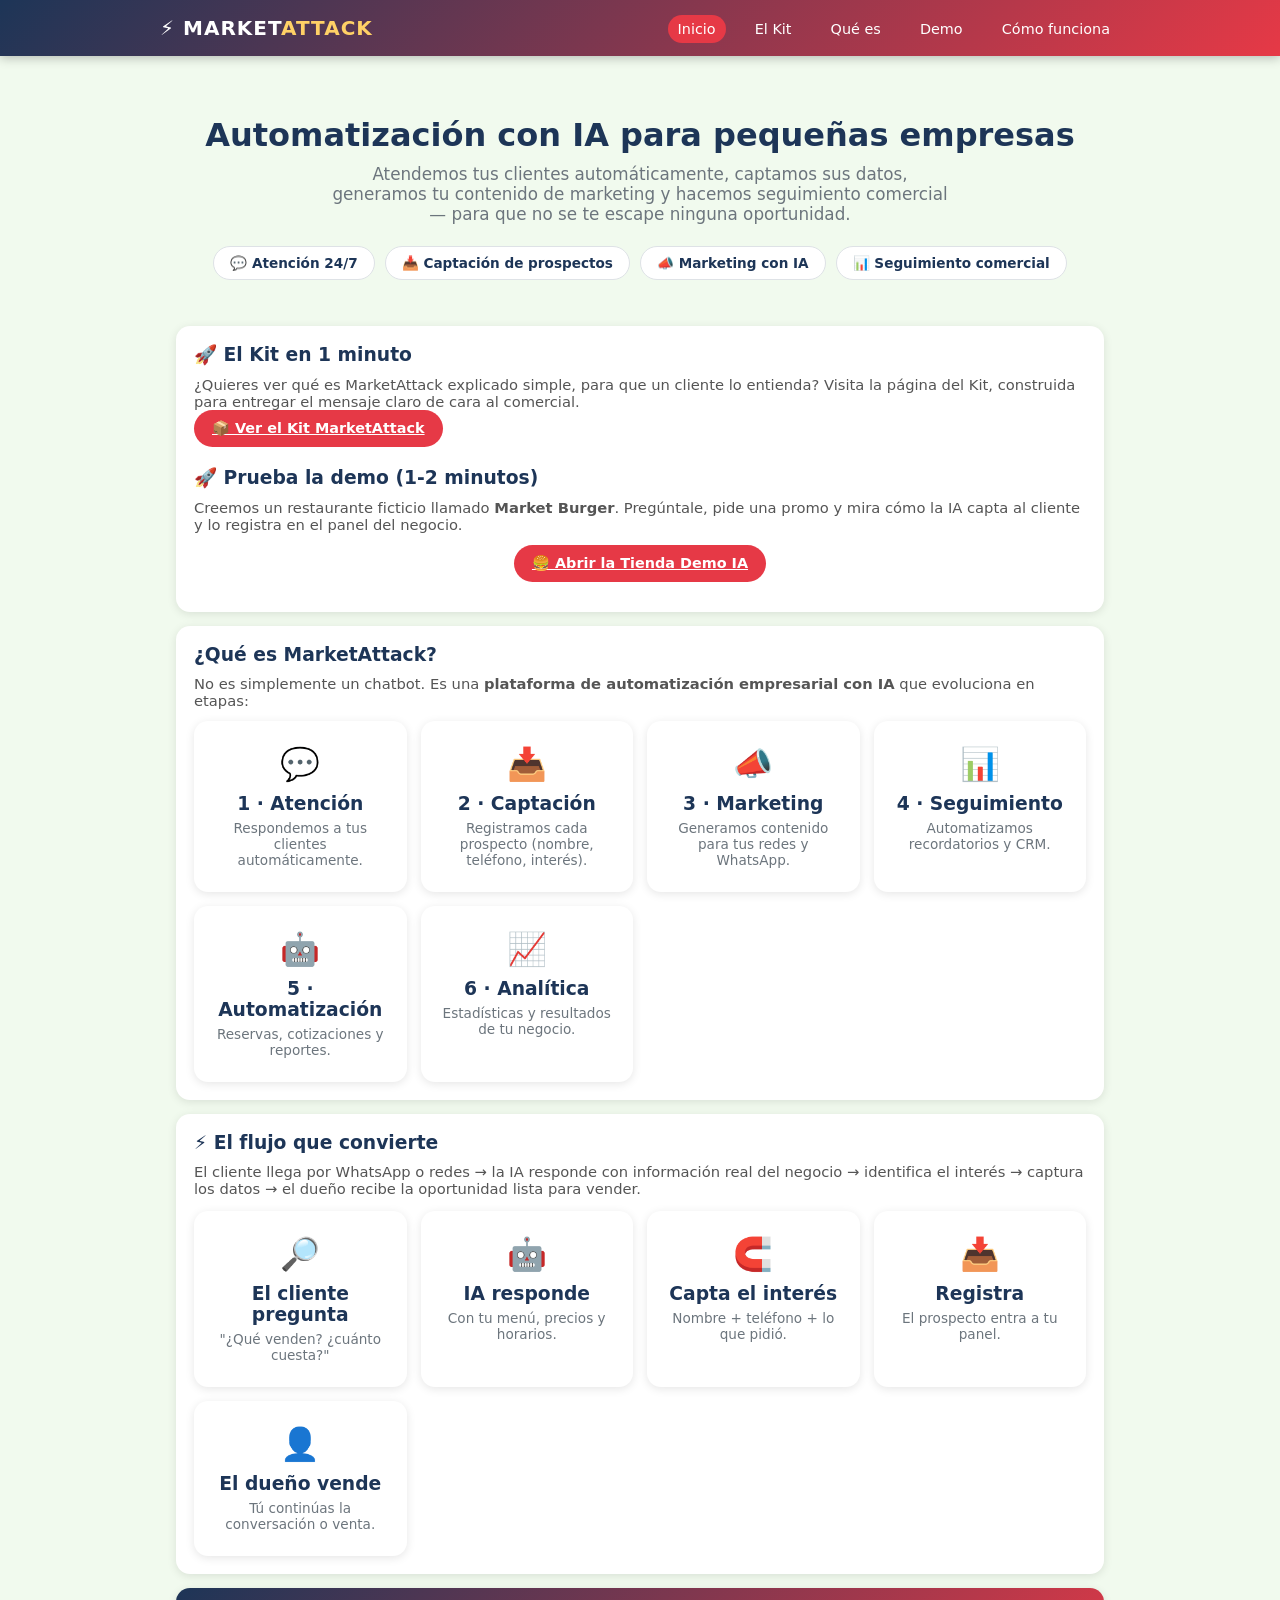
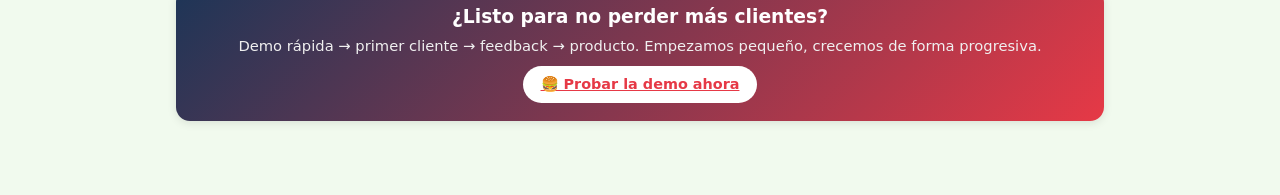
==== 02_DEMO/index.html @ cf17b0e4 "Backup inicial: documentación del producto, demo (Kit/Demo IA), respaldo y guía GitHub" ====
<!DOCTYPE html>
<html lang="es">
<head>
<meta charset="UTF-8">
<meta name="viewport" content="width=device-width, initial-scale=1.0">
<title>MarketAttack — Automatización empresarial con IA</title>
<link rel="stylesheet" href="assets/style.css">
</head>
<body>

<header>
  <div class="contenedor-header">
    <div class="logo">⚡ MARKET<span>ATTACK</span></div>
    <nav>
      <a href="#inicio" class="activo">Inicio</a>
      <a href="kit.html">El Kit</a>
      <a href="#que-es">Qué es</a>
      <a href="#demo">Demo</a>
      <a href="#como-funciona">Cómo funciona</a>
    </nav>
  </div>
</header>

<div class="contenedor contenedor-ancho">

  <!-- HERO -->
  <section class="hero" id="inicio">
    <h1>Automatización con IA para pequeñas empresas</h1>
    <p>Atendemos tus clientes automáticamente, captamos sus datos, generamos tu contenido de marketing y hacemos seguimiento comercial — para que no se te escape ninguna oportunidad.</p>
    <div class="badges">
      <span class="badge">💬 Atención 24/7</span>
      <span class="badge">📥 Captación de prospectos</span>
      <span class="badge">📣 Marketing con IA</span>
      <span class="badge">📊 Seguimiento comercial</span>
    </div>
  </section>

  <!-- DEMO -->
  <section id="demo" class="panel-card">
    <h3>🚀 El Kit en 1 minuto</h3>
    <p>¿Quieres ver qué es MarketAttack explicado simple, para que un cliente lo entienda? Visita la página del Kit, construida para entregar el mensaje claro de cara al comercial.</p>
    <a class="tab activo" href="kit.html" style="display:inline-block;">📦 Ver el Kit MarketAttack</a>
    <h3 style="margin-top:20px;">🚀 Prueba la demo (1-2 minutos)</h3>
    <p>Creemos un restaurante ficticio llamado <strong>Market Burger</strong>. Pregúntale, pide una promo y mira cómo la IA capta al cliente y lo registra en el panel del negocio.</p>
    <div class="tabs" style="justify-content:center;">
      <a class="tab activo" href="tienda.html">🍔 Abrir la Tienda Demo IA</a>
    </div>
  </section>

  <!-- QUÉ ES -->
  <section id="que-es" class="panel-card">
    <h3>¿Qué es MarketAttack?</h3>
    <p>No es simplemente un chatbot. Es una <strong>plataforma de automatización empresarial con IA</strong> que evoluciona en etapas:</p>
    <div class="grid-demo" style="margin-top:12px;">
      <div class="card-demo"><div class="icono">💬</div><h3>1 · Atención</h3><p>Respondemos a tus clientes automáticamente.</p></div>
      <div class="card-demo"><div class="icono">📥</div><h3>2 · Captación</h3><p>Registramos cada prospecto (nombre, teléfono, interés).</p></div>
      <div class="card-demo"><div class="icono">📣</div><h3>3 · Marketing</h3><p>Generamos contenido para tus redes y WhatsApp.</p></div>
      <div class="card-demo"><div class="icono">📊</div><h3>4 · Seguimiento</h3><p>Automatizamos recordatorios y CRM.</p></div>
      <div class="card-demo"><div class="icono">🤖</div><h3>5 · Automatización</h3><p>Reservas, cotizaciones y reportes.</p></div>
      <div class="card-demo"><div class="icono">📈</div><h3>6 · Analítica</h3><p>Estadísticas y resultados de tu negocio.</p></div>
    </div>
  </section>

  <!-- CÓMO FUNCIONA -->
  <section id="como-funciona" class="panel-card">
    <h3>⚡ El flujo que convierte</h3>
    <p style="margin-bottom:14px;">El cliente llega por WhatsApp o redes → la IA responde con información real del negocio → identifica el interés → captura los datos → el dueño recibe la oportunidad lista para vender.</p>
    <div class="grid-demo">
      <div class="card-demo"><div class="icono">🔎</div><h3>El cliente pregunta</h3><p>"¿Qué venden? ¿cuánto cuesta?"</p></div>
      <div class="card-demo"><div class="icono">🤖</div><h3>IA responde</h3><p>Con tu menú, precios y horarios.</p></div>
      <div class="card-demo"><div class="icono">🧲</div><h3>Capta el interés</h3><p>Nombre + teléfono + lo que pidió.</p></div>
      <div class="card-demo"><div class="icono">📥</div><h3>Registra</h3><p>El prospecto entra a tu panel.</p></div>
      <div class="card-demo"><div class="icono">👤</div><h3>El dueño vende</h3><p>Tú continúas la conversación o venta.</p></div>
    </div>
  </section>

  <!-- CTA -->
  <section class="panel-card" style="text-align:center; background:linear-gradient(135deg, var(--oscuro), var(--primario)); color:#fff;">
    <h3 style="color:#fff;">¿Listo para no perder más clientes?</h3>
    <p style="color:#f0f0f0;">Demo rápida → primer cliente → feedback → producto. Empezamos pequeño, crecemos de forma progresiva.</p>
    <div class="tabs" style="justify-content:center; padding:12px 0 0 0;">
      <a class="tab activo" href="tienda.html" style="background:#fff;color:var(--primario);">🍔 Probar la demo ahora</a>
    </div>
  </section>

</div>

</body>
</html>
---- 02_DEMO/assets/style.css ----
:root {
  --primario: #e63946;
  --primario-dark: #ca2f3c;
  --oscuro: #1d3557;
  --fondo: #f1faee;
  --fondo-suave: #f8f9fa;
  --exito: #2a9d8f;
  --warning: #e9c46a;
  --gris: #6c757d;
  --borde: #dee2e6;
  --radio: 14px;
  --sombra: 0 2px 10px rgba(0, 0, 0, 0.10);
}

* { box-sizing: border-box; margin: 0; padding: 0; }

body {
  font-family: 'Segoe UI', system-ui, Arial, sans-serif;
  background: var(--fondo);
  color: #222;
  min-height: 100vh;
}

a { color: inherit; }

/* ============ HEADER / NAV ============ */
header {
  background: linear-gradient(135deg, var(--oscuro), var(--primario));
  color: #fff;
  padding: 16px 20px;
  position: sticky;
  top: 0;
  z-index: 50;
  box-shadow: 0 2px 10px rgba(0, 0, 0, 0.25);
}

.contenedor-header {
  max-width: 960px;
  margin: 0 auto;
  display: flex;
  align-items: center;
  justify-content: space-between;
  gap: 10px;
  flex-wrap: wrap;
}

.logo {
  font-size: 1.25rem;
  font-weight: 800;
  letter-spacing: 1px;
  cursor: pointer;
}

.logo span { color: #ffd166; }

nav a {
  color: #fff;
  text-decoration: none;
  margin-left: 14px;
  font-size: 0.9rem;
  padding: 6px 10px;
  border-radius: 20px;
  transition: background 0.2s;
}

nav a:hover { background: rgba(255, 255, 255, 0.18); }
nav a.activo { background: var(--primario); }

/* ============ ESTRUCTURA ============ */
.contenedor {
  max-width: 720px;
  margin: 0 auto;
  padding: 20px 16px 60px;
}

.contenedor-ancho { max-width: 960px; }

.titulo-seccion { color: var(--oscuro); font-size: 1.35rem; margin-bottom: 8px; }
.subtitulo-seccion { color: var(--gris); margin-bottom: 18px; }

/* ============ TABS ============ */
.tabs {
  display: flex;
  gap: 8px;
  padding: 12px 0;
  flex-wrap: wrap;
}

.tab {
  border: none;
  padding: 10px 18px;
  border-radius: 30px;
  cursor: pointer;
  background: #e9ecef;
  color: var(--oscuro);
  font-weight: 600;
  font-size: 0.9rem;
  transition: 0.2s;
}

.tab:hover { background: #dee2e6; }
.tab.activo { background: var(--primario); color: #fff; }

.pestana { display: none; }
.pestana.activa { display: block; }

/* ============ CHAT ============ */
.chat {
  height: 52vh;
  min-height: 300px;
  max-height: 440px;
  overflow-y: auto;
  background: #fff;
  border-radius: var(--radio);
  padding: 14px;
  box-shadow: var(--sombra);
}

.msg { margin-bottom: 10px; display: flex; }

.msg .burbuja {
  max-width: 82%;
  padding: 10px 14px;
  border-radius: var(--radio);
  font-size: 0.92rem;
  line-height: 1.45;
  white-space: pre-wrap;
  word-break: break-word;
}

.msg.cliente { justify-content: flex-end; }
.msg.cliente .burbuja {
  background: var(--primario);
  color: #fff;
  border-bottom-right-radius: 4px;
}

.msg.ia { justify-content: flex-start; }
.msg.ia .burbuja {
  background: #e9ecef;
  color: #222;
  border-bottom-left-radius: 4px;
}

.msg.sistema .burbuja {
  background: #ffe8cc;
  color: #7f4f00;
  font-size: 0.85rem;
}

.msg.ia .burbuja b, .msg.cliente .burbuja b { color: #ffd166; }
.msg.cliente .burbuja b { color: #ffe9a8; }

.acciones-rapidas { display: flex; gap: 8px; flex-wrap: wrap; margin-top: 6px; }

.chip {
  border: 2px solid var(--primario);
  background: #fff;
  color: var(--primario);
  padding: 7px 14px;
  border-radius: 30px;
  cursor: pointer;
  font-size: 0.82rem;
  font-weight: 600;
  transition: 0.2s;
}

.chip:hover { background: var(--primario); color: #fff; }

.campo-chat { display: flex; gap: 8px; margin-top: 10px; }

.campo-chat input,
.campo-chat textarea {
  flex: 1;
  padding: 12px 14px;
  border: 2px solid var(--borde);
  border-radius: 30px;
  font-size: 0.95rem;
  font-family: inherit;
  outline: none;
  transition: border 0.2s;
}

.campo-chat input:focus,
.campo-chat textarea:focus { border-color: var(--primario); }

.boton {
  border: none;
  padding: 11px 20px;
  border-radius: 30px;
  background: var(--primario);
  color: #fff;
  font-weight: 700;
  cursor: pointer;
  transition: 0.2s;
  font-size: 0.92rem;
}

.boton:hover { background: var(--primario-dark); }
.boton.secundario { background: var(--oscuro); }
.boton.exito { background: var(--exito); }
.boton.bloque { width: 100%; }

/* ============ CARDS ============ */
.panel-card {
  background: #fff;
  border-radius: var(--radio);
  box-shadow: var(--sombra);
  padding: 18px;
  margin-bottom: 14px;
}

.panel-card h3 { color: var(--oscuro); margin-bottom: 10px; }
.panel-card p { color: #555; font-size: 0.92rem; }

/* ============ LISTA PROSPECTOS (mini-CRM) ============ */
.filtros { display: flex; gap: 8px; flex-wrap: wrap; margin-bottom: 12px; }

.lista-prospectos { list-style: none; }
.lista-prospectos li {
  background: var(--fondo-suave);
  border: 1px solid var(--borde);
  border-radius: 10px;
  padding: 12px;
  margin-bottom: 8px;
  display: flex;
  justify-content: space-between;
  align-items: center;
  gap: 8px;
  flex-wrap: wrap;
}

.lista-prospectos .info { font-size: 0.9rem; }

.estado {
  font-size: 0.72rem;
  padding: 4px 10px;
  border-radius: 20px;
  color: #fff;
  white-space: nowrap;
  border: none;
  cursor: pointer;
  font-weight: 600;
}
.estado.nuevo { background: var(--warning); }
.estado.contactado { background: #457b9d; }
.estado.vendido { background: var(--exito); }

.vacio { color: var(--gris); font-style: italic; text-align: center; padding: 16px; }

/* ============ MARKETING ============ */
.gen-area { display: flex; gap: 8px; flex-direction: column; }

.gen-area textarea {
  width: 100%;
  padding: 12px;
  border: 2px solid var(--borde);
  border-radius: 12px;
  font-size: 0.95rem;
  font-family: inherit;
  resize: vertical;
  outline: none;
}

.gen-area textarea:focus { border-color: var(--primario); }

.gen-bloque {
  background: #fff;
  border-radius: var(--radio);
  box-shadow: var(--sombra);
  padding: 16px;
  margin-bottom: 10px;
}

.gen-bloque h4 { color: var(--oscuro); margin-bottom: 8px; }

.gen-bloque textarea {
  width: 100%;
  padding: 10px;
  border: none;
  background: var(--fondo-suave);
  border-radius: 8px;
  font-size: 0.9rem;
  resize: vertical;
  color: #333;
}

.verde { color: var(--exito); font-weight: 700; }

/* ============ LANDING ============ */
.hero {
  text-align: center;
  padding: 40px 0 20px;
}

.hero h1 {
  font-size: 2rem;
  color: var(--oscuro);
  margin-bottom: 10px;
}

.hero p { color: var(--gris); font-size: 1.05rem; max-width: 620px; margin: 0 auto 22px; }

.badges { display: flex; gap: 10px; justify-content: center; flex-wrap: wrap; margin-bottom: 26px; }
.badge {
  background: #fff;
  border: 1px solid var(--borde);
  border-radius: 30px;
  padding: 8px 16px;
  font-size: 0.85rem;
  font-weight: 600;
  color: var(--oscuro);
}

.grid-demo {
  display: grid;
  grid-template-columns: repeat(auto-fit, minmax(200px, 1fr));
  gap: 14px;
}

.card-demo {
  background: #fff;
  border-radius: var(--radio);
  box-shadow: var(--sombra);
  padding: 24px 18px;
  text-align: center;
  text-decoration: none;
  color: inherit;
  transition: transform 0.2s;
}

.card-demo:hover { transform: translateY(-4px); }

.card-demo .icono { font-size: 2rem; margin-bottom: 10px; }
.card-demo h3 { color: var(--oscuro); margin-bottom: 6px; }
.card-demo p { color: var(--gris); font-size: 0.85rem; }

/* ============ WA BUTTON ============ */
.wa-flotante {
  position: fixed;
  bottom: 18px;
  right: 18px;
  background: #25d366;
  color: #fff;
  border-radius: 50px;
  padding: 12px 18px;
  font-weight: 700;
  text-decoration: none;
  box-shadow: 0 4px 14px rgba(0, 0, 0, 0.25);
  z-index: 60;
  font-size: 0.9rem;
}

.wa-flotante:hover { background: #1eb958; }

/* ============ DASHBOARD ============ */
.grid-metricas {
  display: grid;
  grid-template-columns: repeat(auto-fit, minmax(140px, 1fr));
  gap: 12px;
  margin-bottom: 16px;
}

.metrica {
  background: #fff;
  border-radius: var(--radio);
  box-shadow: var(--sombra);
  padding: 16px;
  text-align: center;
}

.metrica .numero { font-size: 1.9rem; font-weight: 800; color: var(--oscuro); }
.metrica .etiqueta { color: var(--gris); font-size: 0.8rem; }

/* ============ AUTODEMO ============ */
.autodemo-paso {
  background: #fff;
  border-radius: var(--radio);
  box-shadow: var(--sombra);
  padding: 16px;
  margin-bottom: 10px;
  display: flex;
  align-items: flex-start;
  gap: 12px;
  opacity: 0.35;
  transition: opacity 0.4s;
}

.autodemo-paso.activo { opacity: 1; border-left: 4px solid var(--primario); }

.autodemo-paso .num {
  background: var(--oscuro);
  color: #fff;
  min-width: 30px;
  height: 30px;
  border-radius: 50%;
  display: flex;
  align-items: center;
  justify-content: center;
  font-weight: 700;
  font-size: 0.85rem;
}

.autodemo-paso h4 { color: var(--oscuro); margin-bottom: 4px; }
.autodemo-paso p { color: #555; font-size: 0.88rem; }

@media (max-width: 480px) {
  .logo { font-size: 1.05rem; }
  nav a { margin-left: 6px; font-size: 0.8rem; padding: 5px 8px; }
  .hero h1 { font-size: 1.5rem; }
}
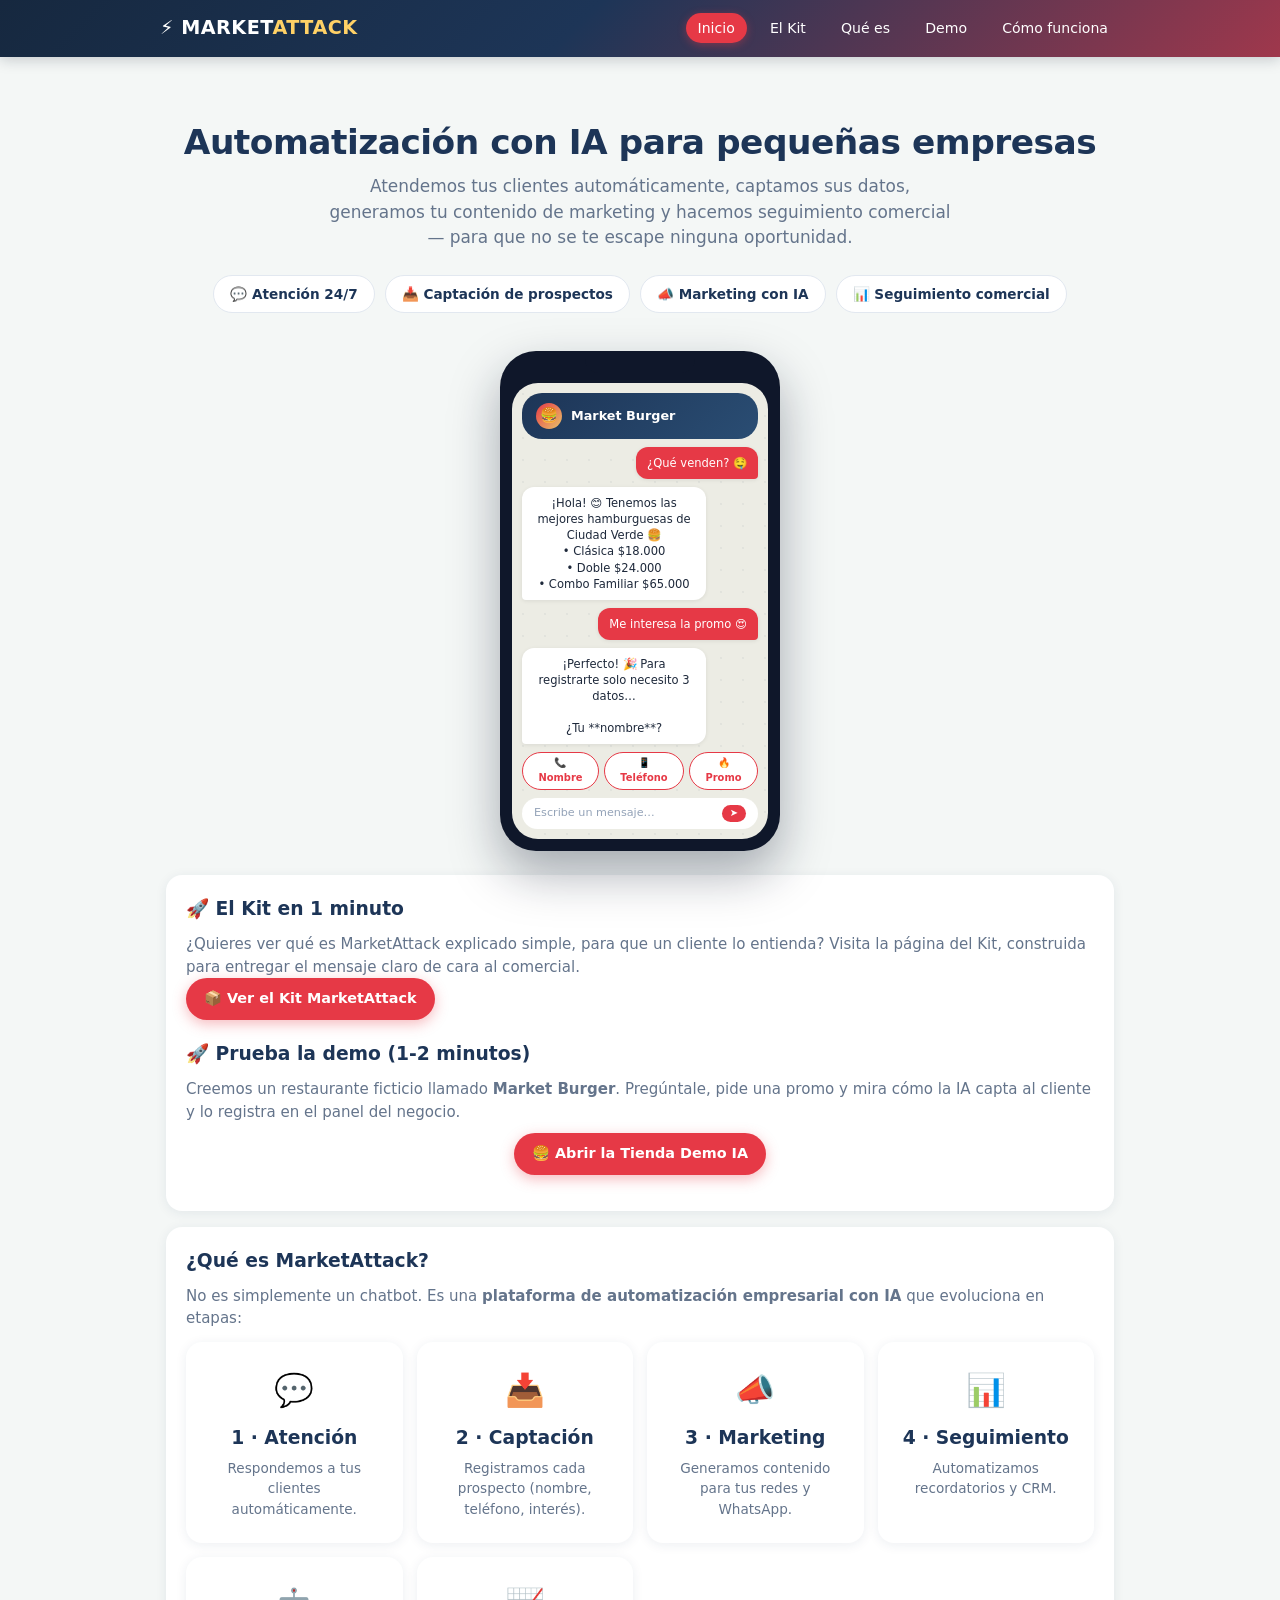
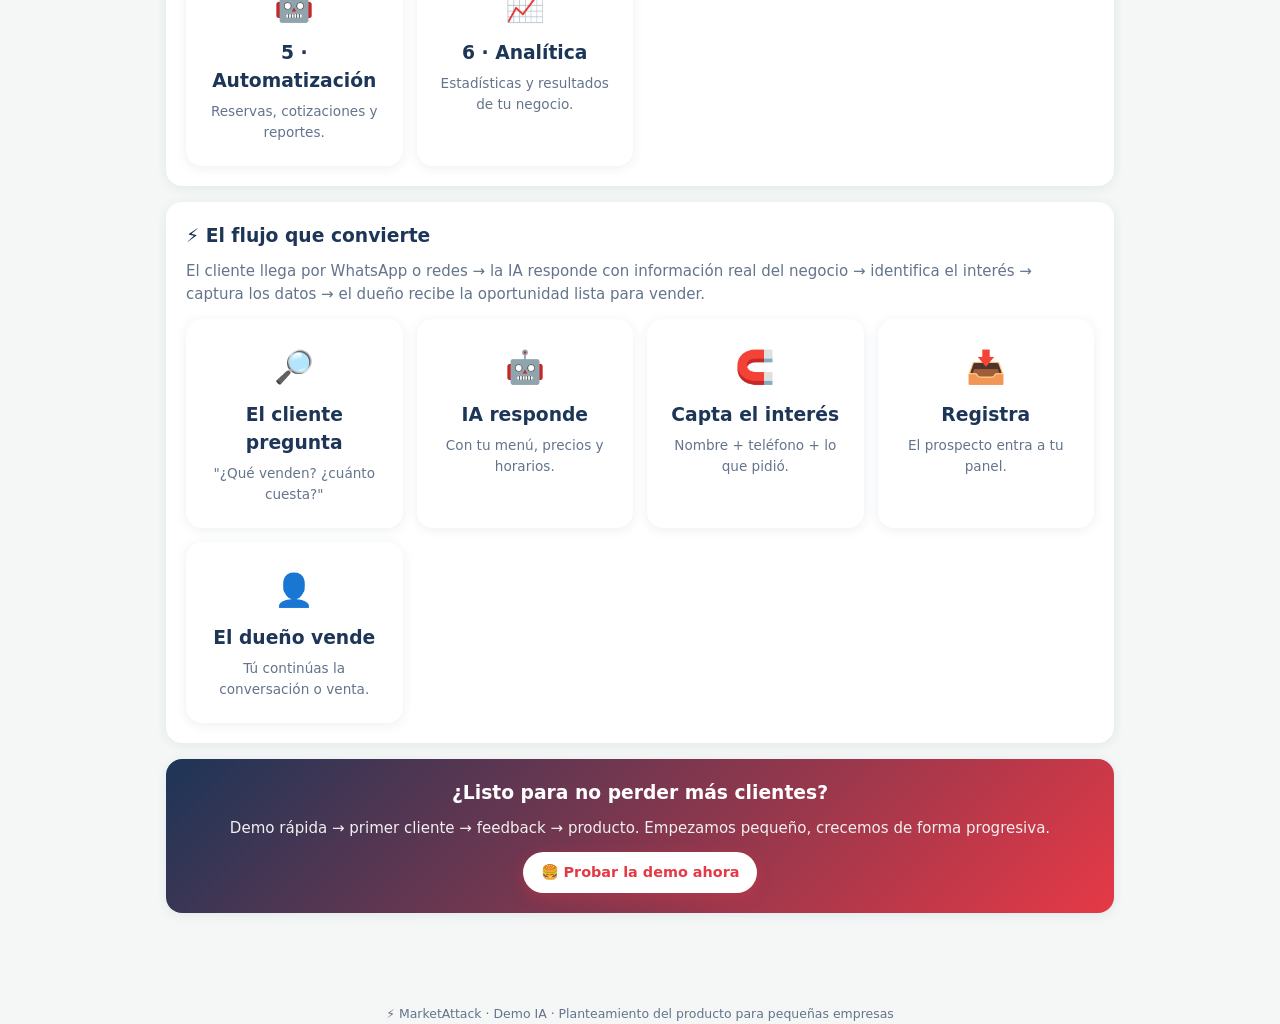
==== commit 1f2b8505: "Pulido visual de la demo: chat tipo app (cabecera, avatares, horas, escritura), mockup de celular en" ====
--- a/02_DEMO/index.html
+++ b/02_DEMO/index.html
@@ -32,6 +32,23 @@
       <span class="badge">📥 Captación de prospectos</span>
       <span class="badge">📣 Marketing con IA</span>
       <span class="badge">📊 Seguimiento comercial</span>
+    </div>
+    <div class="disp-mockup">
+      <div class="telefono">
+        <div class="notch"></div>
+        <div class="pantalla">
+          <div class="mini-cab">
+            <div class="av">🍔</div>
+            <span>Market Burger</span>
+          </div>
+          <div class="burbuja-min cliente">¿Qué venden? 🤤</div>
+          <div class="burbuja-min">¡Hola! 😊 Tenemos las mejores hamburguesas de Ciudad Verde 🍔<br>• Clásica $18.000<br>• Doble $24.000<br>• Combo Familiar $65.000</div>
+          <div class="burbuja-min cliente">Me interesa la promo 😍</div>
+          <div class="burbuja-min">¡Perfecto! 🎉 Para registrarte solo necesito 3 datos…<br><br>¿Tu **nombre**?</div>
+          <div class="min-chips"><span>📞 Nombre</span><span>📱 Teléfono</span><span>🔥 Promo</span></div>
+          <div class="min-campo"><span>Escribe un mensaje…</span><b>➤</b></div>
+        </div>
+      </div>
     </div>
   </section>
 
@@ -85,5 +102,7 @@
 
 </div>
 
+<div class="footer-demo">⚡ MarketAttack · Demo IA · Planteamiento del producto para pequeñas empresas</div>
+
 </body>
 </html>
--- a/02_DEMO/assets/style.css
+++ b/02_DEMO/assets/style.css
@@ -2,36 +2,46 @@
   --primario: #e63946;
   --primario-dark: #ca2f3c;
   --oscuro: #1d3557;
-  --fondo: #f1faee;
+  --fondo: #f4f7f6;
   --fondo-suave: #f8f9fa;
   --exito: #2a9d8f;
+  --exito-dark: #21867a;
+  --whatsapp: #25d366;
   --warning: #e9c46a;
-  --gris: #6c757d;
-  --borde: #dee2e6;
-  --radio: 14px;
-  --sombra: 0 2px 10px rgba(0, 0, 0, 0.10);
+  --gris: #64748b;
+  --borde: #e2e8f0;
+  --radio: 16px;
+  --radio-sm: 10px;
+  --sombra: 0 2px 12px rgba(29, 53, 87, 0.08);
+  --sombra-md: 0 6px 24px rgba(29, 53, 87, 0.12);
+  --chat-fondo: #ecece4;
+  --trans: 0.22s cubic-bezier(0.4, 0, 0.2, 1);
 }
 
 * { box-sizing: border-box; margin: 0; padding: 0; }
 
+html { scroll-behavior: smooth; }
+
 body {
-  font-family: 'Segoe UI', system-ui, Arial, sans-serif;
+  font-family: 'Segoe UI', system-ui, -apple-system, Roboto, Arial, sans-serif;
   background: var(--fondo);
-  color: #222;
+  color: #1e293b;
   min-height: 100vh;
+  line-height: 1.5;
 }
 
 a { color: inherit; }
 
 /* ============ HEADER / NAV ============ */
 header {
-  background: linear-gradient(135deg, var(--oscuro), var(--primario));
-  color: #fff;
-  padding: 16px 20px;
+  background: linear-gradient(135deg, #16283f 0%, var(--oscuro) 45%, var(--primario) 130%);
+  color: #fff;
+  padding: 14px 20px;
   position: sticky;
   top: 0;
   z-index: 50;
-  box-shadow: 0 2px 10px rgba(0, 0, 0, 0.25);
+  box-shadow: 0 2px 14px rgba(15, 23, 42, 0.22);
+  backdrop-filter: blur(6px);
 }
 
 .contenedor-header {
@@ -45,9 +55,9 @@
 }
 
 .logo {
-  font-size: 1.25rem;
+  font-size: 1.2rem;
   font-weight: 800;
-  letter-spacing: 1px;
+  letter-spacing: 0.5px;
   cursor: pointer;
 }
 
@@ -56,105 +66,220 @@
 nav a {
   color: #fff;
   text-decoration: none;
-  margin-left: 14px;
-  font-size: 0.9rem;
-  padding: 6px 10px;
-  border-radius: 20px;
-  transition: background 0.2s;
-}
-
-nav a:hover { background: rgba(255, 255, 255, 0.18); }
-nav a.activo { background: var(--primario); }
+  margin-left: 6px;
+  font-size: 0.88rem;
+  padding: 7px 12px;
+  border-radius: 30px;
+  transition: background var(--trans), transform var(--trans);
+}
+
+nav a:hover { background: rgba(255, 255, 255, 0.16); }
+nav a.activo { background: var(--primario); box-shadow: 0 2px 8px rgba(230, 57, 70, 0.4); }
 
 /* ============ ESTRUCTURA ============ */
 .contenedor {
-  max-width: 720px;
+  max-width: 760px;
   margin: 0 auto;
-  padding: 20px 16px 60px;
-}
-
-.contenedor-ancho { max-width: 960px; }
+  padding: 22px 16px 70px;
+}
+
+.contenedor-ancho { max-width: 980px; }
 
 .titulo-seccion { color: var(--oscuro); font-size: 1.35rem; margin-bottom: 8px; }
-.subtitulo-seccion { color: var(--gris); margin-bottom: 18px; }
+.subtitulo-seccion { color: var(--gris); margin-bottom: 20px; }
 
 /* ============ TABS ============ */
 .tabs {
   display: flex;
   gap: 8px;
-  padding: 12px 0;
+  padding: 10px 0 16px;
   flex-wrap: wrap;
 }
 
-.tab {
+.tab, .tabs > a.tab {
   border: none;
   padding: 10px 18px;
   border-radius: 30px;
   cursor: pointer;
-  background: #e9ecef;
+  background: #eef2f7;
   color: var(--oscuro);
   font-weight: 600;
   font-size: 0.9rem;
-  transition: 0.2s;
-}
-
-.tab:hover { background: #dee2e6; }
-.tab.activo { background: var(--primario); color: #fff; }
+  text-decoration: none;
+  transition: background var(--trans), transform var(--trans), box-shadow var(--trans);
+}
+
+.tab:hover, .tabs > a.tab:hover { background: #e2e8f0; transform: translateY(-1px); }
+.tab.activo, .tabs > a.tab.activo { background: var(--primario); color: #fff; box-shadow: 0 4px 14px rgba(230, 57, 70, 0.35); }
 
 .pestana { display: none; }
-.pestana.activa { display: block; }
-
-/* ============ CHAT ============ */
+.pestana.activa { display: block; animation: aparecer 0.28s ease; }
+
+@keyframes aparecer {
+  from { opacity: 0; transform: translateY(6px); }
+  to { opacity: 1; transform: translateY(0); }
+}
+
+/* ============ CHAT (ventana tipo app) ============ */
+.ventana-chat {
+  background: #fff;
+  border-radius: var(--radio);
+  box-shadow: var(--sombra-md);
+  overflow: hidden;
+  display: flex;
+  flex-direction: column;
+}
+
+.cabecera-chat {
+  background: linear-gradient(135deg, var(--oscuro), #2a4d73 70%, #35507a);
+  color: #fff;
+  padding: 12px 16px;
+  display: flex;
+  align-items: center;
+  gap: 12px;
+}
+
+.cabecera-chat .avatar {
+  width: 42px;
+  height: 42px;
+  border-radius: 50%;
+  background: linear-gradient(135deg, var(--primario), var(--warning));
+  display: flex;
+  align-items: center;
+  justify-content: center;
+  font-size: 1.35rem;
+  box-shadow: 0 2px 8px rgba(0, 0, 0, 0.25);
+  flex-shrink: 0;
+}
+
+.cabecera-chat .datos { flex: 1; min-width: 0; }
+.cabecera-chat .nombre { font-weight: 800; font-size: 0.98rem; white-space: nowrap; overflow: hidden; text-overflow: ellipsis; }
+.cabecera-chat .estado-sitio { font-size: 0.78rem; opacity: 0.9; display: flex; align-items: center; gap: 6px; }
+
+.punto-en-linea {
+  width: 9px;
+  height: 9px;
+  border-radius: 50%;
+  background: #4ade80;
+  box-shadow: 0 0 0 0 rgba(74, 222, 128, 0.6);
+  animation: pulso 1.8s infinite;
+}
+
+@keyframes pulso {
+  0% { box-shadow: 0 0 0 0 rgba(74, 222, 128, 0.6); }
+  70% { box-shadow: 0 0 0 7px rgba(74, 222, 128, 0); }
+  100% { box-shadow: 0 0 0 0 rgba(74, 222, 128, 0); }
+}
+
 .chat {
   height: 52vh;
   min-height: 300px;
-  max-height: 440px;
+  max-height: 460px;
   overflow-y: auto;
-  background: #fff;
-  border-radius: var(--radio);
-  padding: 14px;
-  box-shadow: var(--sombra);
-}
-
-.msg { margin-bottom: 10px; display: flex; }
+  background: var(--chat-fondo);
+  background-image: radial-gradient(circle, rgba(29, 53, 87, 0.05) 1px, transparent 1px);
+  background-size: 22px 22px;
+  padding: 16px 12px;
+}
+
+/* Scroll fino */
+.chat::-webkit-scrollbar { width: 8px; }
+.chat::-webkit-scrollbar-track { background: transparent; }
+.chat::-webkit-scrollbar-thumb { background: #cbd5e1; border-radius: 20px; }
+.chat::-webkit-scrollbar-thumb:hover { background: #94a3b8; }
+
+.msg { margin-bottom: 12px; display: flex; align-items: flex-end; gap: 8px; animation: entrada-msg 0.25s ease; }
+
+@keyframes entrada-msg {
+  from { opacity: 0; transform: translateY(8px) scale(0.98); }
+  to { opacity: 1; transform: translateY(0) scale(1); }
+}
+
+.msg .avatar-msg {
+  width: 30px;
+  height: 30px;
+  border-radius: 50%;
+  background: #cbd5e1;
+  display: flex;
+  align-items: center;
+  justify-content: center;
+  font-size: 1rem;
+  flex-shrink: 0;
+  box-shadow: 0 1px 4px rgba(0, 0, 0, 0.12);
+}
 
 .msg .burbuja {
-  max-width: 82%;
+  max-width: 76%;
   padding: 10px 14px;
   border-radius: var(--radio);
-  font-size: 0.92rem;
-  line-height: 1.45;
+  font-size: 0.93rem;
+  line-height: 1.5;
   white-space: pre-wrap;
   word-break: break-word;
+  position: relative;
+}
+
+.msg .hora {
+  display: block;
+  font-size: 0.66rem;
+  color: #94a3b8;
+  margin-top: 4px;
+  text-align: right;
+  letter-spacing: 0.3px;
 }
 
 .msg.cliente { justify-content: flex-end; }
+.msg.cliente .avatar-msg { order: 2; background: #fecaca; }
 .msg.cliente .burbuja {
-  background: var(--primario);
-  color: #fff;
-  border-bottom-right-radius: 4px;
-}
+  background: linear-gradient(135deg, var(--primario), var(--primario-dark));
+  color: #fff;
+  border-bottom-right-radius: 5px;
+  box-shadow: 0 2px 8px rgba(230, 57, 70, 0.25);
+}
+
+.msg.cliente .hora { color: rgba(255, 255, 255, 0.75); }
 
 .msg.ia { justify-content: flex-start; }
+.msg.ia .avatar-msg { background: #dbeafe; }
 .msg.ia .burbuja {
-  background: #e9ecef;
-  color: #222;
-  border-bottom-left-radius: 4px;
+  background: #fff;
+  color: #1e293b;
+  border-bottom-left-radius: 5px;
+  box-shadow: 0 1px 5px rgba(0, 0, 0, 0.08);
+  border: 1px solid rgba(0, 0, 0, 0.04);
 }
 
 .msg.sistema .burbuja {
-  background: #ffe8cc;
-  color: #7f4f00;
+  background: #fff7e6;
+  color: #7c5a00;
   font-size: 0.85rem;
-}
-
-.msg.ia .burbuja b, .msg.cliente .burbuja b { color: #ffd166; }
+  border: 1px solid #fde68a;
+}
+
+.msg.ia .burbuja b, .msg.cliente .burbuja b { color: var(--primario); }
 .msg.cliente .burbuja b { color: #ffe9a8; }
 
-.acciones-rapidas { display: flex; gap: 8px; flex-wrap: wrap; margin-top: 6px; }
+/* Indicador "escribiendo…" */
+.escribiendo { display: inline-flex; align-items: center; gap: 4px; padding: 14px 16px; }
+.escribiendo .punto {
+  width: 7px;
+  height: 7px;
+  border-radius: 50%;
+  background: #94a3b8;
+  animation: latido 1.2s infinite ease-in-out;
+}
+.escribiendo .punto:nth-child(2) { animation-delay: 0.15s; }
+.escribiendo .punto:nth-child(3) { animation-delay: 0.3s; }
+
+@keyframes latido {
+  0%, 60%, 100% { transform: translateY(0); opacity: 0.5; }
+  30% { transform: translateY(-4px); opacity: 1; }
+}
+
+.acciones-rapidas { display: flex; gap: 8px; flex-wrap: wrap; margin-top: 8px; }
 
 .chip {
-  border: 2px solid var(--primario);
+  border: 1.5px solid var(--primario);
   background: #fff;
   color: var(--primario);
   padding: 7px 14px;
@@ -162,43 +287,51 @@
   cursor: pointer;
   font-size: 0.82rem;
   font-weight: 600;
-  transition: 0.2s;
-}
-
-.chip:hover { background: var(--primario); color: #fff; }
-
-.campo-chat { display: flex; gap: 8px; margin-top: 10px; }
+  transition: background var(--trans), color var(--trans), transform var(--trans);
+}
+
+.chip:hover { background: var(--primario); color: #fff; transform: translateY(-1px); }
+
+.campo-chat { display: flex; gap: 8px; padding: 12px; background: #f1f5f9; }
 
 .campo-chat input,
 .campo-chat textarea {
   flex: 1;
-  padding: 12px 14px;
-  border: 2px solid var(--borde);
+  padding: 12px 16px;
+  border: 2px solid transparent;
   border-radius: 30px;
   font-size: 0.95rem;
   font-family: inherit;
   outline: none;
-  transition: border 0.2s;
+  background: #fff;
+  transition: border-color var(--trans), box-shadow var(--trans);
 }
 
 .campo-chat input:focus,
-.campo-chat textarea:focus { border-color: var(--primario); }
+.campo-chat textarea:focus {
+  border-color: var(--primario);
+  box-shadow: 0 0 0 3px rgba(230, 57, 70, 0.15);
+}
 
 .boton {
   border: none;
-  padding: 11px 20px;
+  padding: 11px 22px;
   border-radius: 30px;
   background: var(--primario);
   color: #fff;
   font-weight: 700;
   cursor: pointer;
-  transition: 0.2s;
+  transition: background var(--trans), transform var(--trans), box-shadow var(--trans);
   font-size: 0.92rem;
 }
 
-.boton:hover { background: var(--primario-dark); }
+.boton:hover { background: var(--primario-dark); transform: translateY(-1px); box-shadow: 0 4px 12px rgba(230, 57, 70, 0.3); }
+.boton:active { transform: translateY(0); }
 .boton.secundario { background: var(--oscuro); }
+.boton.secundario:hover { box-shadow: 0 4px 12px rgba(29, 53, 87, 0.3); }
 .boton.exito { background: var(--exito); }
+.boton.exito:hover { background: var(--exito-dark); box-shadow: 0 4px 12px rgba(42, 157, 143, 0.3); }
+.boton.accion { min-width: 44px; padding: 11px 14px; }
 .boton.bloque { width: 100%; }
 
 /* ============ CARDS ============ */
@@ -206,83 +339,90 @@
   background: #fff;
   border-radius: var(--radio);
   box-shadow: var(--sombra);
-  padding: 18px;
-  margin-bottom: 14px;
+  padding: 20px;
+  margin-bottom: 16px;
+  transition: box-shadow var(--trans);
 }
 
 .panel-card h3 { color: var(--oscuro); margin-bottom: 10px; }
-.panel-card p { color: #555; font-size: 0.92rem; }
+.panel-card p { color: #64748b; font-size: 0.94rem; }
 
 /* ============ LISTA PROSPECTOS (mini-CRM) ============ */
-.filtros { display: flex; gap: 8px; flex-wrap: wrap; margin-bottom: 12px; }
+.filtros { display: flex; gap: 8px; flex-wrap: wrap; margin-bottom: 14px; }
 
 .lista-prospectos { list-style: none; }
 .lista-prospectos li {
   background: var(--fondo-suave);
   border: 1px solid var(--borde);
-  border-radius: 10px;
-  padding: 12px;
+  border-radius: var(--radio-sm);
+  padding: 12px 14px;
   margin-bottom: 8px;
   display: flex;
   justify-content: space-between;
   align-items: center;
-  gap: 8px;
+  gap: 10px;
   flex-wrap: wrap;
-}
+  transition: border-color var(--trans), transform var(--trans);
+}
+
+.lista-prospectos li:hover { border-color: var(--primario); transform: translateX(2px); }
 
 .lista-prospectos .info { font-size: 0.9rem; }
 
 .estado {
   font-size: 0.72rem;
-  padding: 4px 10px;
+  padding: 5px 12px;
   border-radius: 20px;
   color: #fff;
   white-space: nowrap;
   border: none;
   cursor: pointer;
-  font-weight: 600;
-}
-.estado.nuevo { background: var(--warning); }
+  font-weight: 700;
+  transition: filter var(--trans);
+}
+.estado:hover { filter: brightness(0.94); }
+.estado.nuevo { background: var(--warning); color: #6b3d00; }
 .estado.contactado { background: #457b9d; }
 .estado.vendido { background: var(--exito); }
 
-.vacio { color: var(--gris); font-style: italic; text-align: center; padding: 16px; }
+.vacio { color: var(--gris); font-style: italic; text-align: center; padding: 22px; }
 
 /* ============ MARKETING ============ */
-.gen-area { display: flex; gap: 8px; flex-direction: column; }
+.gen-area { display: flex; gap: 10px; flex-direction: column; }
 
 .gen-area textarea {
   width: 100%;
-  padding: 12px;
+  padding: 12px 14px;
   border: 2px solid var(--borde);
-  border-radius: 12px;
+  border-radius: var(--radio-sm);
   font-size: 0.95rem;
   font-family: inherit;
   resize: vertical;
   outline: none;
-}
-
-.gen-area textarea:focus { border-color: var(--primario); }
+  transition: border-color var(--trans), box-shadow var(--trans);
+}
+
+.gen-area textarea:focus { border-color: var(--primario); box-shadow: 0 0 0 3px rgba(230, 57, 70, 0.12); }
 
 .gen-bloque {
   background: #fff;
   border-radius: var(--radio);
   box-shadow: var(--sombra);
   padding: 16px;
-  margin-bottom: 10px;
+  margin-bottom: 12px;
 }
 
 .gen-bloque h4 { color: var(--oscuro); margin-bottom: 8px; }
 
 .gen-bloque textarea {
   width: 100%;
-  padding: 10px;
+  padding: 10px 12px;
   border: none;
   background: var(--fondo-suave);
   border-radius: 8px;
   font-size: 0.9rem;
   resize: vertical;
-  color: #333;
+  color: #334155;
 }
 
 .verde { color: var(--exito); font-weight: 700; }
@@ -290,18 +430,20 @@
 /* ============ LANDING ============ */
 .hero {
   text-align: center;
-  padding: 40px 0 20px;
+  padding: 44px 0 24px;
 }
 
 .hero h1 {
-  font-size: 2rem;
+  font-size: 2.15rem;
   color: var(--oscuro);
-  margin-bottom: 10px;
-}
-
-.hero p { color: var(--gris); font-size: 1.05rem; max-width: 620px; margin: 0 auto 22px; }
-
-.badges { display: flex; gap: 10px; justify-content: center; flex-wrap: wrap; margin-bottom: 26px; }
+  margin-bottom: 12px;
+  line-height: 1.15;
+  letter-spacing: -0.5px;
+}
+
+.hero p { color: var(--gris); font-size: 1.06rem; max-width: 640px; margin: 0 auto 24px; }
+
+.badges { display: flex; gap: 10px; justify-content: center; flex-wrap: wrap; margin-bottom: 28px; }
 .badge {
   background: #fff;
   border: 1px solid var(--borde);
@@ -310,7 +452,10 @@
   font-size: 0.85rem;
   font-weight: 600;
   color: var(--oscuro);
-}
+  transition: transform var(--trans), box-shadow var(--trans);
+}
+
+.badge:hover { transform: translateY(-2px); box-shadow: var(--sombra); }
 
 .grid-demo {
   display: grid;
@@ -326,37 +471,44 @@
   text-align: center;
   text-decoration: none;
   color: inherit;
-  transition: transform 0.2s;
-}
-
-.card-demo:hover { transform: translateY(-4px); }
-
-.card-demo .icono { font-size: 2rem; margin-bottom: 10px; }
+  transition: transform var(--trans), box-shadow var(--trans);
+}
+
+.card-demo:hover { transform: translateY(-4px); box-shadow: var(--sombra-md); }
+
+.card-demo .icono { font-size: 2rem; margin-bottom: 10px; display: block; }
 .card-demo h3 { color: var(--oscuro); margin-bottom: 6px; }
 .card-demo p { color: var(--gris); font-size: 0.85rem; }
+
+/* ============ PERSONALIZADO: SEO / AVATAR EXTRA ============ */
+.avatar-perfil {
+  border-radius: 50%;
+  object-fit: cover;
+}
 
 /* ============ WA BUTTON ============ */
 .wa-flotante {
   position: fixed;
-  bottom: 18px;
-  right: 18px;
-  background: #25d366;
+  bottom: 20px;
+  right: 20px;
+  background: var(--whatsapp);
   color: #fff;
   border-radius: 50px;
-  padding: 12px 18px;
+  padding: 13px 20px;
   font-weight: 700;
   text-decoration: none;
-  box-shadow: 0 4px 14px rgba(0, 0, 0, 0.25);
+  box-shadow: 0 6px 18px rgba(37, 211, 102, 0.4);
   z-index: 60;
   font-size: 0.9rem;
-}
-
-.wa-flotante:hover { background: #1eb958; }
+  transition: transform var(--trans), background var(--trans), box-shadow var(--trans);
+}
+
+.wa-flotante:hover { background: #1eb958; transform: translateY(-2px) scale(1.03); box-shadow: 0 8px 24px rgba(37, 211, 102, 0.5); }
 
 /* ============ DASHBOARD ============ */
 .grid-metricas {
   display: grid;
-  grid-template-columns: repeat(auto-fit, minmax(140px, 1fr));
+  grid-template-columns: repeat(auto-fit, minmax(145px, 1fr));
   gap: 12px;
   margin-bottom: 16px;
 }
@@ -365,9 +517,17 @@
   background: #fff;
   border-radius: var(--radio);
   box-shadow: var(--sombra);
-  padding: 16px;
+  padding: 18px 14px;
   text-align: center;
-}
+  border-top: 4px solid var(--primario);
+  transition: transform var(--trans), box-shadow var(--trans);
+}
+
+.metrica:hover { transform: translateY(-3px); box-shadow: var(--sombra-md); }
+.metrica:nth-child(2) { border-top-color: var(--warning); }
+.metrica:nth-child(3) { border-top-color: #457b9d; }
+.metrica:nth-child(4) { border-top-color: var(--exito); }
+.metrica:nth-child(5) { border-top-color: #7c3aed; }
 
 .metrica .numero { font-size: 1.9rem; font-weight: 800; color: var(--oscuro); }
 .metrica .etiqueta { color: var(--gris); font-size: 0.8rem; }
@@ -404,8 +564,110 @@
 .autodemo-paso h4 { color: var(--oscuro); margin-bottom: 4px; }
 .autodemo-paso p { color: #555; font-size: 0.88rem; }
 
-@media (max-width: 480px) {
-  .logo { font-size: 1.05rem; }
-  nav a { margin-left: 6px; font-size: 0.8rem; padding: 5px 8px; }
-  .hero h1 { font-size: 1.5rem; }
+/* ============ MOCKUP DE CELULAR (landing) ============ */
+.disp-mockup {
+  display: flex;
+  justify-content: center;
+  padding: 10px 0 0;
+}
+
+.telefono {
+  width: 280px;
+  background: #0f172a;
+  border-radius: 36px;
+  padding: 12px;
+  box-shadow: 0 22px 50px rgba(15, 23, 42, 0.35);
+  position: relative;
+}
+
+.telefono .notch {
+  width: 110px;
+  height: 22px;
+  background: #0f172a;
+  border-radius: 0 0 14px 14px;
+  margin: -12px auto 10px;
+}
+
+.telefono .pantalla {
+  background: var(--chat-fondo);
+  background-image: radial-gradient(circle, rgba(29, 53, 87, 0.05) 1px, transparent 1px);
+  background-size: 22px 22px;
+  border-radius: 26px;
+  padding: 10px;
+  min-height: 430px;
+  display: flex;
+  flex-direction: column;
+  gap: 8px;
+  overflow: hidden;
+}
+
+.pantalla .mini-cab {
+  background: linear-gradient(135deg, var(--oscuro), #2a4d73);
+  color: #fff;
+  border-radius: 20px;
+  padding: 10px 14px;
+  display: flex;
+  align-items: center;
+  gap: 9px;
+  font-size: 0.8rem;
+  font-weight: 700;
+}
+
+.pantalla .mini-cab .av { width: 26px; height: 26px; border-radius: 50%; background: linear-gradient(135deg, var(--primario), var(--warning)); display: flex; align-items: center; justify-content: center; font-size: 0.9rem; }
+
+.burbuja-min {
+  max-width: 78%;
+  padding: 8px 11px;
+  border-radius: 12px;
+  font-size: 0.72rem;
+  line-height: 1.4;
+  background: #fff;
+  box-shadow: 0 1px 4px rgba(0,0,0,0.08);
+  align-self: flex-start;
+  border-bottom-left-radius: 4px;
+}
+
+.burbuja-min.cliente { align-self: flex-end; background: var(--primario); color: #fff; border-bottom-left-radius: 12px; border-bottom-right-radius: 4px; }
+
+.min-chips { align-self: center; display: flex; gap: 5px; }
+.min-chips span {
+  background: #fff;
+  border: 1px solid var(--primario);
+  color: var(--primario);
+  font-size: 0.62rem;
+  font-weight: 700;
+  padding: 3px 8px;
+  border-radius: 30px;
+}
+
+.min-campo { margin-top: auto; background: #fff; border-radius: 20px; padding: 7px 12px; font-size: 0.7rem; color: #94a3b8; display: flex; justify-content: space-between; }
+.min-campo b { background: var(--primario); color: #fff; border-radius: 30px; padding: 1px 8px; font-size: 0.62rem; }
+
+/* ============ FOOTER MÍNIMO ============ */
+.footer-demo {
+  text-align: center;
+  color: var(--gris);
+  font-size: 0.78rem;
+  padding: 6px 0 0;
+}
+
+@media (max-width: 560px) {
+  .logo { font-size: 1.02rem; }
+  nav a { margin-left: 4px; font-size: 0.76rem; padding: 6px 9px; }
+  .hero h1 { font-size: 1.55rem; }
+  .telefono { width: 240px; }
+  .burbuja-min { font-size: 0.68rem; }
+  .cabecera-chat .nombre { font-size: 0.9rem; }
+  .msg .burbuja { max-width: 88%; font-size: 0.9rem; }
+  .tabs { flex-wrap: nowrap; overflow-x: auto; padding-bottom: 10px; -webkit-overflow-scrolling: touch; }
+  .tabs .tab, .tabs > a.tab { flex-shrink: 0; }
+  .chat { height: 46vh; }
+  .wa-flotante { bottom: 14px; right: 14px; padding: 11px 16px; }
+}
+
+@media (max-width: 400px) {
+  .contenedor { padding: 16px 12px 70px; }
+  .campo-chat { flex-direction: row; }
+  .lista-prospectos li { flex-direction: column; align-items: flex-start; }
+  .lista-prospectos .info { width: 100%; }
 }
